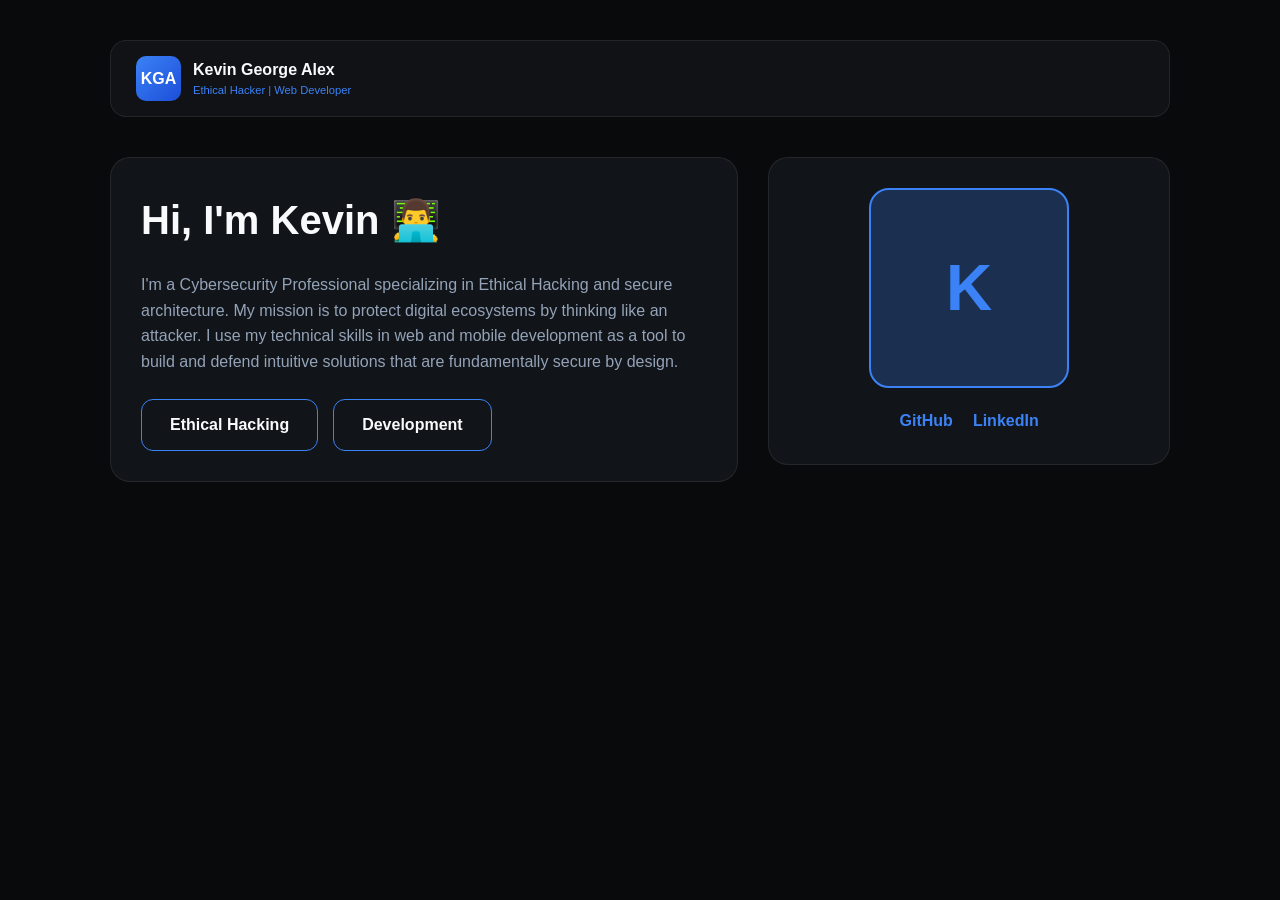
==== index.html @ fd487340 "Add files via upload" ====
<!DOCTYPE html>
<html lang="en">
<head>
    <meta charset="UTF-8">
    <meta name="viewport" content="width=device-width, initial-scale=1.0">
    <title>Kevin George Alex | Portfolio</title>
    <link rel="stylesheet" href="style.css">
</head>
<body>
    <section>
        <header class="page-header">
            <div class="logo-box">
                <div class="initials">KGA</div>
                <div class="logo-text">
                    <p style="font-weight: bold;">Kevin George Alex</p>
                    <p style="font-size: 0.7rem; color: var(--accent);">Ethical Hacker | Web Developer</p>
                </div>
            </div>
            <nav class="section-nav">
               
            </nav>
        </header>

        <div class="hero-container">
            <div class="card">
                <h1 style="font-size: 2.5rem; margin-bottom: 20px;">Hi, I'm Kevin 👨‍💻</h1>
                <p style="color: var(--text-dim); margin-bottom: 25px;">
                    I'm a Cybersecurity Professional specializing in Ethical Hacking and secure architecture. My mission is to protect digital ecosystems by thinking like an attacker. I use my technical skills in web and mobile development as a tool to build and defend intuitive solutions that are fundamentally secure by design.
                </p>
                <div class="hero-btns">
                    <a href="hacking.html" class="btn-outline">Ethical Hacking</a>
                    <a href="development.html" class="btn-outline">Development</a>
                </div>
            </div>

            <div class="card" style="text-align: center; flex: 0.6; min-width: 280px;">
                <div class="profile-circle" style="display: flex; align-items: center; justify-content: center; background: var(--accent-glow); border: 2px solid var(--accent);">
                    <span style="font-size: 4rem; font-weight: bold; color: var(--accent); font-family: sans-serif;">K</span>
                </div>
                <div style="display:flex; justify-content: center; gap: 20px; margin-top: 10px;">
                    <a href="https://github.com/kevin2003-art" target="_blank" style="color:var(--accent); text-decoration:none; font-weight:600;">GitHub</a>
                    <a href="https://www.linkedin.com/in/kevin-george-alex-8327aa2a0/" target="_blank" style="color:var(--accent); text-decoration:none; font-weight:600;">LinkedIn</a>
                </div>
            </div>
        </div>
    </section>
</body>
</html>
---- style.css ----
:root {
    --bg: #080a0c;
    --card: #111418;
    --accent: #3b82f6;
    --accent-glow: rgba(59, 130, 246, 0.25);
    --secondary: #00ff88;
    --text: #f8fafc;
    --text-dim: #94a3b8;
    --glass-border: rgba(255, 255, 255, 0.08);
}

html {
    scroll-behavior: smooth;
}

* { 
    margin: 0; 
    padding: 0; 
    box-sizing: border-box; 
    font-family: 'Inter', -apple-system, sans-serif; 
}

body {
    background-color: var(--bg);
    color: var(--text);
    line-height: 1.6;
    overflow-x: hidden; 
}

section { 
    min-height: 100vh; 
    padding: 20px; 
    max-width: 1100px; 
    margin: 0 auto; 
}

[id] {
    scroll-margin-top: 120px; 
}

.page-header {
    display: flex;
    justify-content: space-between;
    align-items: center;
    background: rgba(17, 20, 24, 0.95);
    backdrop-filter: blur(12px);
    padding: 15px 25px;
    border-radius: 16px;
    border: 1px solid var(--glass-border);
    margin: 20px 0 40px 0;
    position: sticky;
    top: 20px;
    z-index: 1000;
}

.logo-box { 
    display: flex; 
    align-items: center; 
    gap: 12px; 
}

.initials {
    background: linear-gradient(135deg, var(--accent), #1d4ed8);
    color: #fff;
    font-weight: 800;
    width: 45px;
    height: 45px;
    display: flex;
    align-items: center;
    justify-content: center;
    border-radius: 10px;
    flex-shrink: 0;
}

.section-nav { 
    display: flex; 
    gap: 20px; 
    align-items: center;
}

.section-nav a {
    color: var(--text-dim);
    text-decoration: none;
    font-size: 0.8rem;
    font-weight: 700;
    text-transform: uppercase;
    letter-spacing: 1px;
    transition: 0.3s ease;
}

.section-nav a:hover { 
    color: var(--accent); 
}

.hero-container { 
    display: flex; 
    flex-wrap: wrap; 
    gap: 30px; 
    align-items: flex-start;
}

.card {
    background: var(--card);
    padding: 30px;
    border-radius: 20px;
    border: 1px solid var(--glass-border);
    flex: 1; 
    min-width: 320px;
    transition: 0.4s ease;
    margin-bottom: 20px;
}

.card:hover { 
    border-color: var(--accent); 
}

.profile-circle {
    width: 200px !important; 
    height: 200px !important; 
    border-radius: 20px;
    border: 2px solid var(--accent);
    margin: 0 auto 20px;
    overflow: hidden;
    display: flex;
    align-items: center;
    justify-content: center;
    background: #000;
}

.profile-circle img {
    width: 100%;
    height: 100%;
    object-fit: cover;
}

.hero-btns { 
    margin-top: 25px; 
    display: flex; 
    gap: 15px; 
    flex-wrap: wrap; 
}

.btn-outline {
    display: inline-block;
    padding: 12px 28px;
    color: var(--text);
    text-decoration: none;
    font-weight: 600;
    border-radius: 12px;
    border: 1px solid var(--accent);
    transition: all 0.4s cubic-bezier(0.175, 0.885, 0.32, 1.275);
}

.btn-outline:hover {
    background: var(--accent);
    transform: translateY(-8px);
    box-shadow: 0 10px 20px var(--accent-glow);
}

.skills-grid { 
    display: grid; 
    grid-template-columns: repeat(auto-fit, minmax(130px, 1fr)); 
    gap: 12px; 
}

.skills-grid span {
    background: rgba(255,255,255,0.03);
    padding: 12px;
    text-align: center;
    border-radius: 10px;
    border: 1px solid var(--glass-border);
    color: var(--accent);
    font-size: 0.85rem;
    font-weight: 600;
}

.cert-item {
    background: rgba(0, 255, 136, 0.05);
    padding: 15px;
    border-radius: 10px;
    color: var(--secondary);
    border-left: 4px solid var(--secondary);
    margin-bottom: 12px;
}

.back-btn { 
    display: inline-block; 
    margin-top: 30px; 
    color: var(--text-dim); 
    text-decoration: none; 
    font-weight: 600;
    transition: 0.3s; 
}

.back-btn:hover { 
    color: var(--accent); 
    transform: translateX(-5px); 
}

@media (max-width: 768px) {
    .hero-container { 
        flex-direction: column-reverse; 
    }
    .page-header { 
        flex-direction: column; 
        gap: 15px; 
        text-align: center; 
    }
    .card {
        min-width: 100%;
    }
}
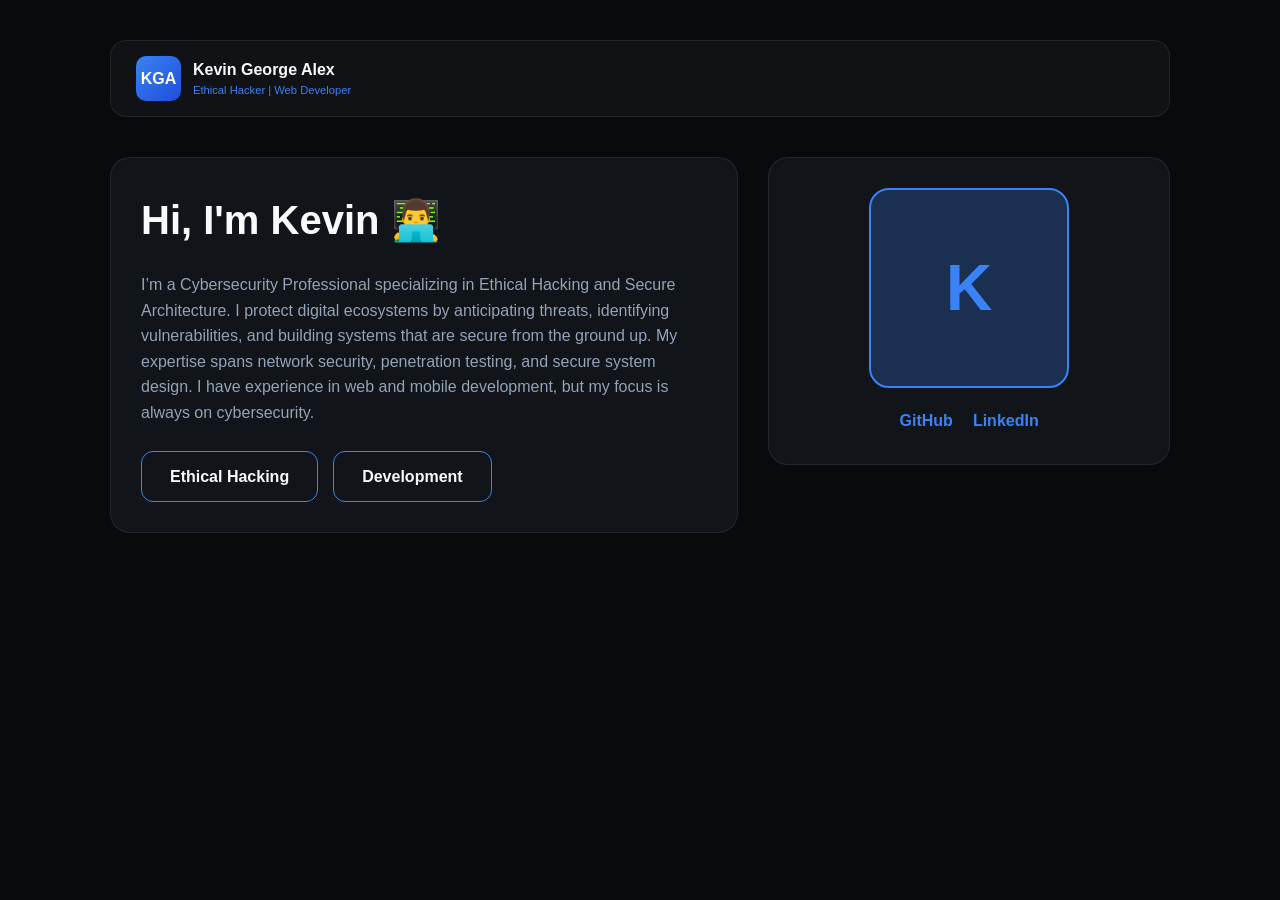
==== commit 455a4d82: "Revise portfolio introduction and content Updated the introduction text to enhance clarity on cybers" ====
--- a/index.html
+++ b/index.html
@@ -25,7 +25,7 @@
             <div class="card">
                 <h1 style="font-size: 2.5rem; margin-bottom: 20px;">Hi, I'm Kevin 👨‍💻</h1>
                 <p style="color: var(--text-dim); margin-bottom: 25px;">
-                    I'm a Cybersecurity Professional specializing in Ethical Hacking and secure architecture. My mission is to protect digital ecosystems by thinking like an attacker. I use my technical skills in web and mobile development as a tool to build and defend intuitive solutions that are fundamentally secure by design.
+                   I’m a Cybersecurity Professional specializing in Ethical Hacking and Secure Architecture. I protect digital ecosystems by anticipating threats, identifying vulnerabilities, and building systems that are secure from the ground up. My expertise spans network security, penetration testing, and secure system design. I have experience in web and mobile development, but my focus is always on cybersecurity.
                 </p>
                 <div class="hero-btns">
                     <a href="hacking.html" class="btn-outline">Ethical Hacking</a>
@@ -45,4 +45,5 @@
         </div>
     </section>
 </body>
-</html>+
+</html>
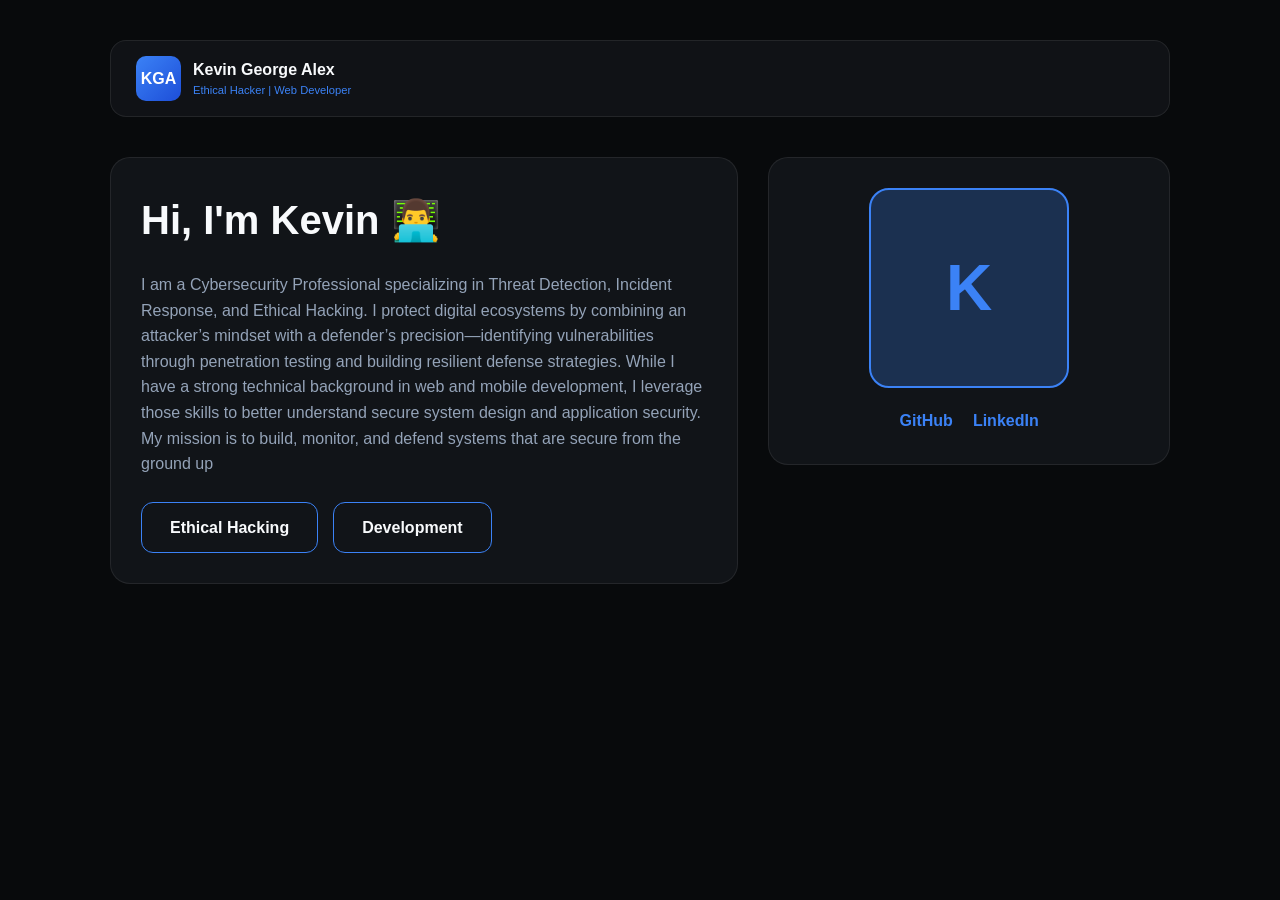
==== commit ffccefeb: "Revise portfolio introduction and professional details Updated the introduction and professional des" ====
--- a/index.html
+++ b/index.html
@@ -25,7 +25,7 @@
             <div class="card">
                 <h1 style="font-size: 2.5rem; margin-bottom: 20px;">Hi, I'm Kevin 👨‍💻</h1>
                 <p style="color: var(--text-dim); margin-bottom: 25px;">
-                   I’m a Cybersecurity Professional specializing in Ethical Hacking and Secure Architecture. I protect digital ecosystems by anticipating threats, identifying vulnerabilities, and building systems that are secure from the ground up. My expertise spans network security, penetration testing, and secure system design. I have experience in web and mobile development, but my focus is always on cybersecurity.
+                  I am a Cybersecurity Professional specializing in Threat Detection, Incident Response, and Ethical Hacking. I protect digital ecosystems by combining an attacker’s mindset with a defender’s precision—identifying vulnerabilities through penetration testing and building resilient defense strategies. While I have a strong technical background in web and mobile development, I leverage those skills to better understand secure system design and application security. My mission is to build, monitor, and defend systems that are secure from the ground up
                 </p>
                 <div class="hero-btns">
                     <a href="hacking.html" class="btn-outline">Ethical Hacking</a>
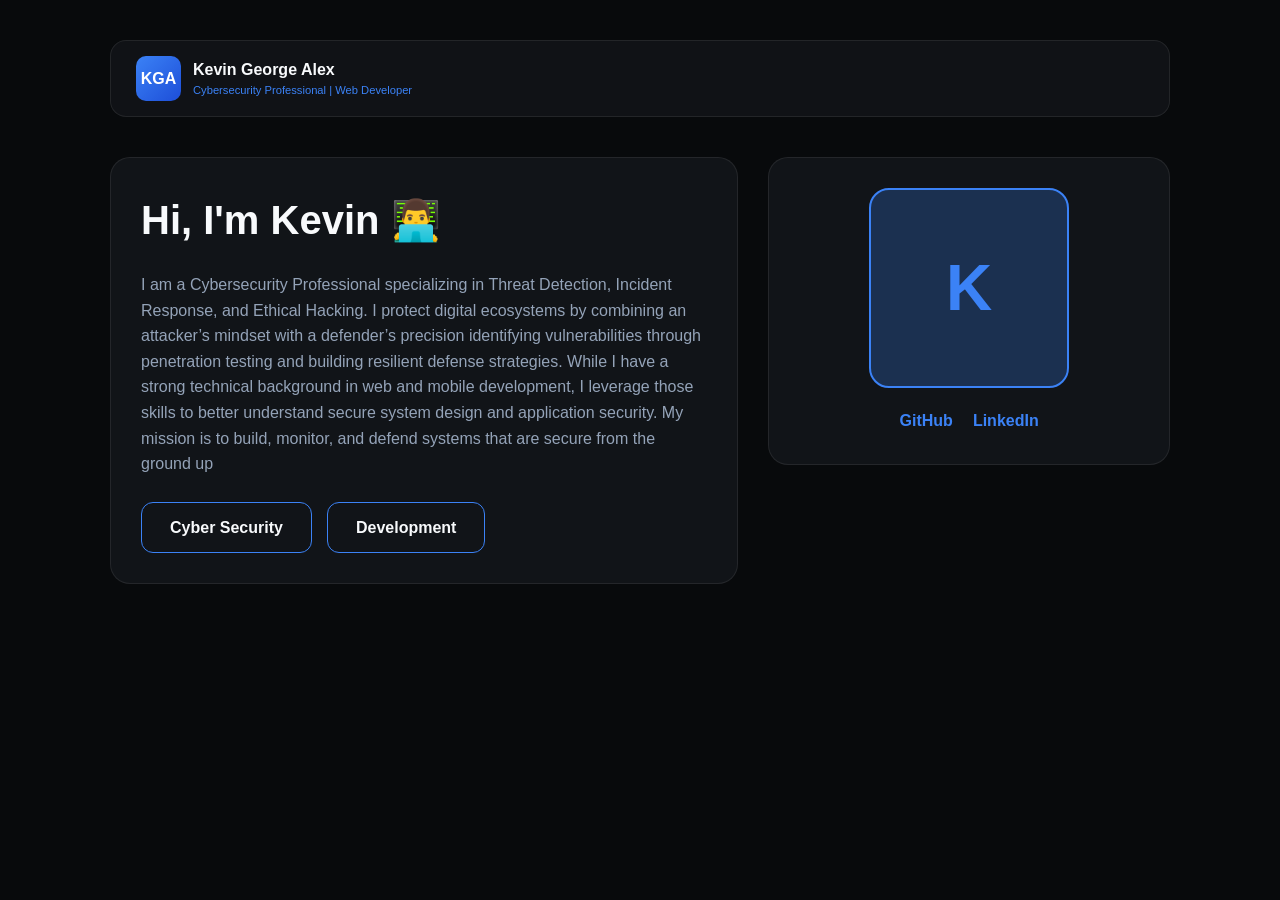
==== commit ea4734b2: "Update index.html" ====
--- a/index.html
+++ b/index.html
@@ -13,7 +13,7 @@
                 <div class="initials">KGA</div>
                 <div class="logo-text">
                     <p style="font-weight: bold;">Kevin George Alex</p>
-                    <p style="font-size: 0.7rem; color: var(--accent);">Ethical Hacker | Web Developer</p>
+                    <p style="font-size: 0.7rem; color: var(--accent);">Cybersecurity Professional | Web Developer</p>
                 </div>
             </div>
             <nav class="section-nav">
@@ -25,10 +25,10 @@
             <div class="card">
                 <h1 style="font-size: 2.5rem; margin-bottom: 20px;">Hi, I'm Kevin 👨‍💻</h1>
                 <p style="color: var(--text-dim); margin-bottom: 25px;">
-                  I am a Cybersecurity Professional specializing in Threat Detection, Incident Response, and Ethical Hacking. I protect digital ecosystems by combining an attacker’s mindset with a defender’s precision—identifying vulnerabilities through penetration testing and building resilient defense strategies. While I have a strong technical background in web and mobile development, I leverage those skills to better understand secure system design and application security. My mission is to build, monitor, and defend systems that are secure from the ground up
+                  I am a Cybersecurity Professional specializing in Threat Detection, Incident Response, and Ethical Hacking. I protect digital ecosystems by combining an attacker’s mindset with a defender’s precision identifying vulnerabilities through penetration testing and building resilient defense strategies. While I have a strong technical background in web and mobile development, I leverage those skills to better understand secure system design and application security. My mission is to build, monitor, and defend systems that are secure from the ground up
                 </p>
                 <div class="hero-btns">
-                    <a href="hacking.html" class="btn-outline">Ethical Hacking</a>
+                    <a href="hacking.html" class="btn-outline">Cyber Security</a>
                     <a href="development.html" class="btn-outline">Development</a>
                 </div>
             </div>
